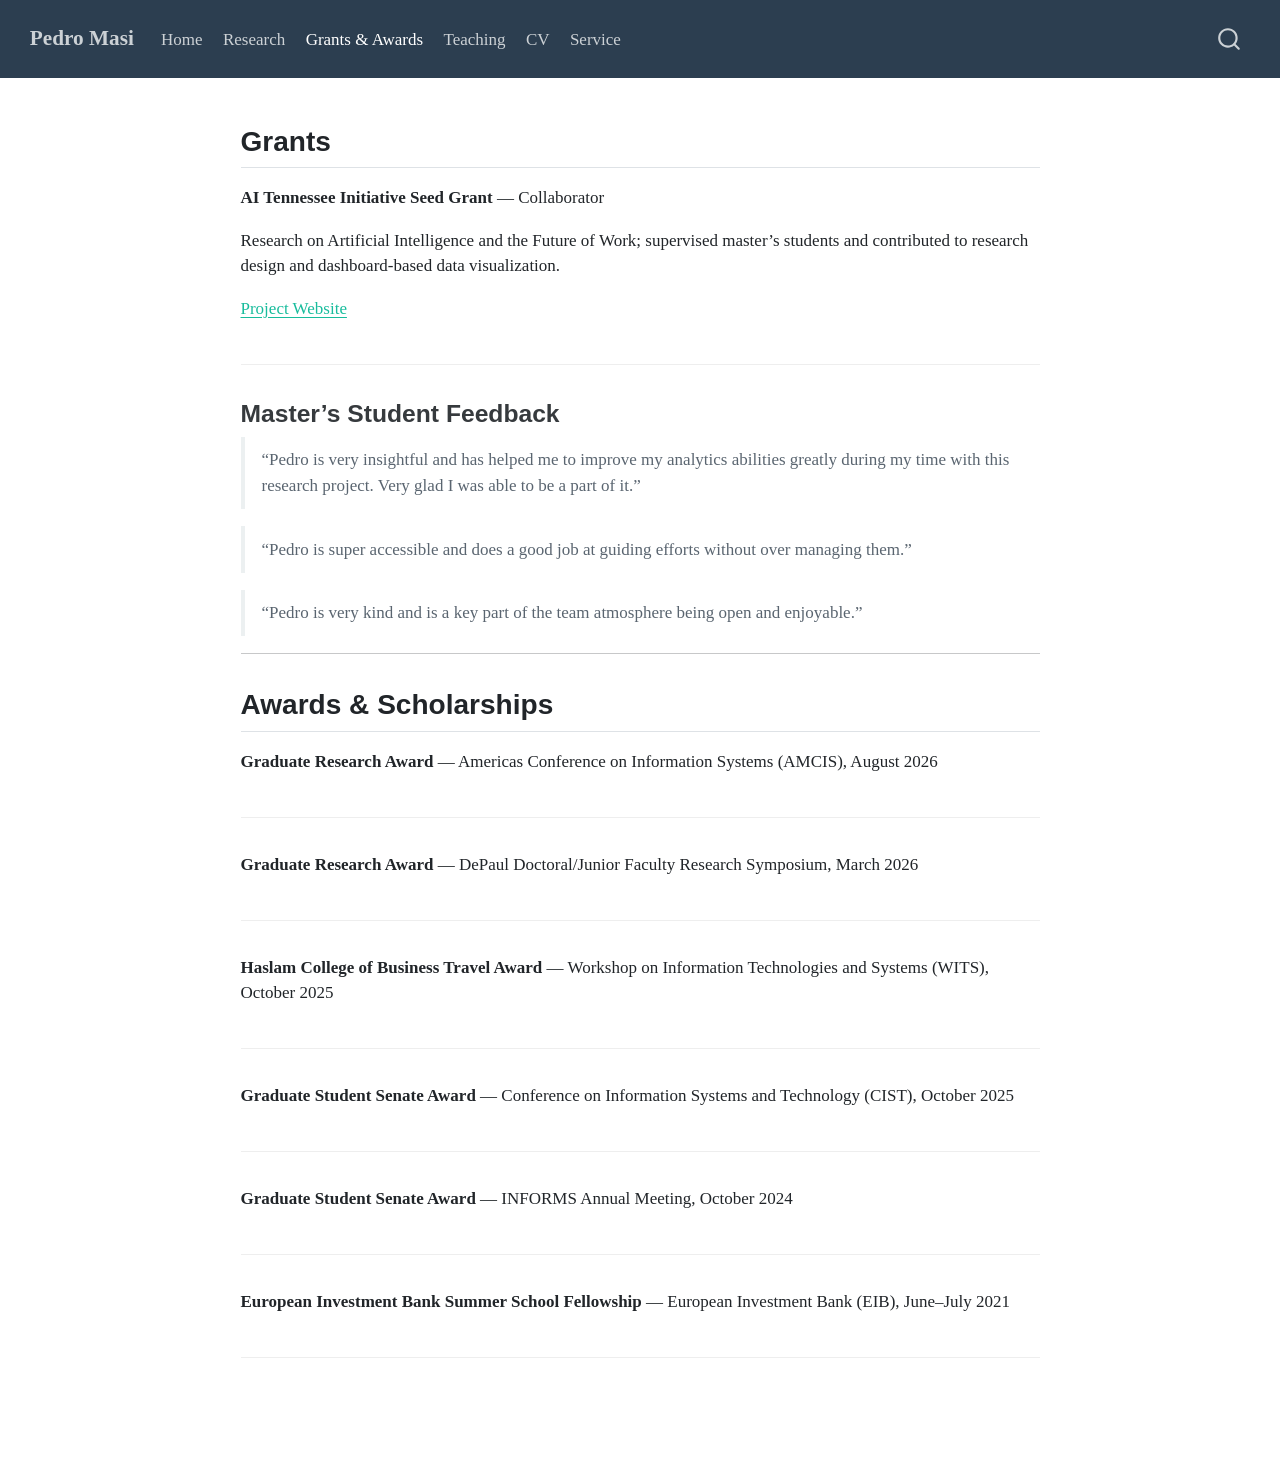
==== docs/grants_awards.html @ d35f0a18 "updated" ====
<!DOCTYPE html>
<html xmlns="http://www.w3.org/1999/xhtml" lang="en" xml:lang="en"><head>

<meta charset="utf-8">
<meta name="generator" content="quarto-1.9.37">

<meta name="viewport" content="width=device-width, initial-scale=1.0, user-scalable=yes">


<title>Grants &amp; Awards – Pedro Masi – Pedro Masi</title>
<style>
/* Default styles provided by pandoc.
** See https://pandoc.org/MANUAL.html#variables-for-html for config info.
*/
code{white-space: pre-wrap;}
span.smallcaps{font-variant: small-caps;}
div.columns{display: flex; gap: min(4vw, 1.5em);}
div.column{flex: auto; overflow-x: auto;}
div.hanging-indent{margin-left: 1.5em; text-indent: -1.5em;}
ul.task-list{list-style: none;}
ul.task-list li input[type="checkbox"] {
  width: 0.8em;
  margin: 0 0.8em 0.2em -1em; /* quarto-specific, see https://github.com/quarto-dev/quarto-cli/issues/4556 */ 
  vertical-align: middle;
}
</style>


<script src="site_libs/quarto-nav/quarto-nav.js"></script>
<script src="site_libs/quarto-nav/headroom.min.js"></script>
<script src="site_libs/clipboard/clipboard.min.js"></script>
<script src="site_libs/quarto-search/autocomplete.umd.js"></script>
<script src="site_libs/quarto-search/fuse.min.js"></script>
<script src="site_libs/quarto-search/quarto-search.js"></script>
<meta name="quarto:offset" content="./">
<script src="site_libs/quarto-html/quarto.js" type="module"></script>
<script src="site_libs/quarto-html/tabsets/tabsets.js" type="module"></script>
<script src="site_libs/quarto-html/popper.min.js"></script>
<script src="site_libs/quarto-html/tippy.umd.min.js"></script>
<script src="site_libs/quarto-html/anchor.min.js"></script>
<link href="site_libs/quarto-html/tippy.css" rel="stylesheet">
<link href="site_libs/quarto-html/quarto-syntax-highlighting-7f8f88aac4f3542376d5c11b86a4c14d.css" rel="stylesheet" id="quarto-text-highlighting-styles">
<script src="site_libs/bootstrap/bootstrap.min.js"></script>
<link href="site_libs/bootstrap/bootstrap-icons.css" rel="stylesheet">
<link href="site_libs/bootstrap/bootstrap-6b423f165eeea3787de40cb4f8e821c3.min.css" rel="stylesheet" append-hash="true" id="quarto-bootstrap" data-mode="light">
<script id="quarto-search-options" type="application/json">{
  "location": "navbar",
  "copy-button": false,
  "collapse-after": 3,
  "panel-placement": "end",
  "type": "overlay",
  "limit": 50,
  "keyboard-shortcut": [
    "f",
    "/",
    "s"
  ],
  "show-item-context": false,
  "language": {
    "search-no-results-text": "No results",
    "search-matching-documents-text": "matching documents",
    "search-copy-link-title": "Copy link to search",
    "search-hide-matches-text": "Hide additional matches",
    "search-more-match-text": "more match in this document",
    "search-more-matches-text": "more matches in this document",
    "search-clear-button-title": "Clear",
    "search-text-placeholder": "",
    "search-detached-cancel-button-title": "Cancel",
    "search-submit-button-title": "Submit",
    "search-label": "Search"
  }
}</script>


<link rel="stylesheet" href="styles.css">
</head>

<body class="nav-fixed fullcontent quarto-light">

<div id="quarto-search-results"></div>
  <header id="quarto-header" class="headroom fixed-top">
    <nav class="navbar navbar-expand-lg " data-bs-theme="dark">
      <div class="navbar-container container-fluid">
      <div class="navbar-brand-container mx-auto">
    <a class="navbar-brand" href="./index.html">
    <span class="navbar-title">Pedro Masi</span>
    </a>
  </div>
            <div id="quarto-search" class="" title="Search"></div>
          <button class="navbar-toggler" type="button" data-bs-toggle="collapse" data-bs-target="#navbarCollapse" aria-controls="navbarCollapse" role="menu" aria-expanded="false" aria-label="Toggle navigation" onclick="if (window.quartoToggleHeadroom) { window.quartoToggleHeadroom(); }">
  <span class="navbar-toggler-icon"></span>
</button>
          <div class="collapse navbar-collapse" id="navbarCollapse">
            <ul class="navbar-nav navbar-nav-scroll me-auto">
  <li class="nav-item">
    <a class="nav-link" href="./index.html"> 
<span class="menu-text">Home</span></a>
  </li>  
  <li class="nav-item">
    <a class="nav-link" href="./research.html"> 
<span class="menu-text">Research</span></a>
  </li>  
  <li class="nav-item">
    <a class="nav-link active" href="./grants_awards.html" aria-current="page"> 
<span class="menu-text">Grants &amp; Awards</span></a>
  </li>  
  <li class="nav-item">
    <a class="nav-link" href="./teaching.html"> 
<span class="menu-text">Teaching</span></a>
  </li>  
  <li class="nav-item">
    <a class="nav-link" href="./cv.html"> 
<span class="menu-text">CV</span></a>
  </li>  
  <li class="nav-item">
    <a class="nav-link" href="./service.html"> 
<span class="menu-text">Service</span></a>
  </li>  
</ul>
          </div> <!-- /navcollapse -->
            <div class="quarto-navbar-tools">
</div>
      </div> <!-- /container-fluid -->
    </nav>
</header>
<!-- content -->
<div id="quarto-content" class="quarto-container page-columns page-rows-contents page-layout-article page-navbar">
<!-- sidebar -->
<!-- margin-sidebar -->
    
<!-- main -->
<main class="content" id="quarto-document-content"><header id="title-block-header" class="quarto-title-block"></header>




<section id="grants" class="level2">
<h2 class="anchored" data-anchor-id="grants">Grants</h2>
<div class="paper-entry">
<p><strong>AI Tennessee Initiative Seed Grant</strong> — Collaborator</p>
<p>Research on Artificial Intelligence and the Future of Work; supervised master’s students and contributed to research design and dashboard-based data visualization.</p>
<p><a href="https://ai.haslam.utk.edu/future-of-work/">Project Website</a></p>
</div>
<section id="masters-student-feedback" class="level3">
<h3 class="anchored" data-anchor-id="masters-student-feedback">Master’s Student Feedback</h3>
<blockquote class="blockquote">
<p>“Pedro is very insightful and has helped me to improve my analytics abilities greatly during my time with this research project. Very glad I was able to be a part of it.”</p>
</blockquote>
<blockquote class="blockquote">
<p>“Pedro is super accessible and does a good job at guiding efforts without over managing them.”</p>
</blockquote>
<blockquote class="blockquote">
<p>“Pedro is very kind and is a key part of the team atmosphere being open and enjoyable.”</p>
</blockquote>
<hr>
</section>
</section>
<section id="awards-scholarships" class="level2">
<h2 class="anchored" data-anchor-id="awards-scholarships">Awards &amp; Scholarships</h2>
<div class="paper-entry">
<p><strong>Graduate Research Award</strong> — Americas Conference on Information Systems (AMCIS), August 2026</p>
</div>
<div class="paper-entry">
<p><strong>Graduate Research Award</strong> — DePaul Doctoral/Junior Faculty Research Symposium, March 2026</p>
</div>
<div class="paper-entry">
<p><strong>Haslam College of Business Travel Award</strong> — Workshop on Information Technologies and Systems (WITS), October 2025</p>
</div>
<div class="paper-entry">
<p><strong>Graduate Student Senate Award</strong> — Conference on Information Systems and Technology (CIST), October 2025</p>
</div>
<div class="paper-entry">
<p><strong>Graduate Student Senate Award</strong> — INFORMS Annual Meeting, October 2024</p>
</div>
<div class="paper-entry">
<p><strong>European Investment Bank Summer School Fellowship</strong> — European Investment Bank (EIB), June–July 2021</p>
</div>


</section>

</main> <!-- /main -->
<script id="quarto-html-after-body" type="application/javascript">
  window.document.addEventListener("DOMContentLoaded", function (event) {
    const icon = "";
    const anchorJS = new window.AnchorJS();
    anchorJS.options = {
      placement: 'right',
      icon: icon
    };
    anchorJS.add('.anchored');
    const isCodeAnnotation = (el) => {
      for (const clz of el.classList) {
        if (clz.startsWith('code-annotation-')) {                     
          return true;
        }
      }
      return false;
    }
    const onCopySuccess = function(e) {
      // button target
      const button = e.trigger;
      // don't keep focus
      button.blur();
      // flash "checked"
      button.classList.add('code-copy-button-checked');
      var currentTitle = button.getAttribute("title");
      button.setAttribute("title", "Copied!");
      let tooltip;
      if (window.bootstrap) {
        button.setAttribute("data-bs-toggle", "tooltip");
        button.setAttribute("data-bs-placement", "left");
        button.setAttribute("data-bs-title", "Copied!");
        tooltip = new bootstrap.Tooltip(button, 
          { trigger: "manual", 
            customClass: "code-copy-button-tooltip",
            offset: [0, -8]});
        tooltip.show();    
      }
      setTimeout(function() {
        if (tooltip) {
          tooltip.hide();
          button.removeAttribute("data-bs-title");
          button.removeAttribute("data-bs-toggle");
          button.removeAttribute("data-bs-placement");
        }
        button.setAttribute("title", currentTitle);
        button.classList.remove('code-copy-button-checked');
      }, 1000);
      // clear code selection
      e.clearSelection();
    }
    const getTextToCopy = function(trigger) {
      const outerScaffold = trigger.parentElement.cloneNode(true);
      const codeEl = outerScaffold.querySelector('code');
      for (const childEl of codeEl.children) {
        if (isCodeAnnotation(childEl)) {
          childEl.remove();
        }
      }
      return codeEl.innerText;
    }
    const clipboard = new window.ClipboardJS('.code-copy-button:not([data-in-quarto-modal])', {
      text: getTextToCopy
    });
    clipboard.on('success', onCopySuccess);
    if (window.document.getElementById('quarto-embedded-source-code-modal')) {
      const clipboardModal = new window.ClipboardJS('.code-copy-button[data-in-quarto-modal]', {
        text: getTextToCopy,
        container: window.document.getElementById('quarto-embedded-source-code-modal')
      });
      clipboardModal.on('success', onCopySuccess);
    }
      var localhostRegex = new RegExp(/^(?:http|https):\/\/localhost\:?[0-9]*\//);
      var mailtoRegex = new RegExp(/^mailto:/);
        var filterRegex = new RegExp('/' + window.location.host + '/');
      var isInternal = (href) => {
          return filterRegex.test(href) || localhostRegex.test(href) || mailtoRegex.test(href);
      }
      // Inspect non-navigation links and adorn them if external
     var links = window.document.querySelectorAll('a[href]:not(.nav-link):not(.navbar-brand):not(.toc-action):not(.sidebar-link):not(.sidebar-item-toggle):not(.pagination-link):not(.no-external):not([aria-hidden]):not(.dropdown-item):not(.quarto-navigation-tool):not(.about-link)');
      for (var i=0; i<links.length; i++) {
        const link = links[i];
        if (!isInternal(link.href)) {
          // undo the damage that might have been done by quarto-nav.js in the case of
          // links that we want to consider external
          if (link.dataset.originalHref !== undefined) {
            link.href = link.dataset.originalHref;
          }
        }
      }
    function tippyHover(el, contentFn, onTriggerFn, onUntriggerFn) {
      const config = {
        allowHTML: true,
        maxWidth: 500,
        delay: 100,
        arrow: false,
        appendTo: function(el) {
            return el.parentElement;
        },
        interactive: true,
        interactiveBorder: 10,
        theme: 'quarto',
        placement: 'bottom-start',
      };
      if (contentFn) {
        config.content = contentFn;
      }
      if (onTriggerFn) {
        config.onTrigger = onTriggerFn;
      }
      if (onUntriggerFn) {
        config.onUntrigger = onUntriggerFn;
      }
      window.tippy(el, config); 
    }
    const noterefs = window.document.querySelectorAll('a[role="doc-noteref"]');
    for (var i=0; i<noterefs.length; i++) {
      const ref = noterefs[i];
      tippyHover(ref, function() {
        // use id or data attribute instead here
        let href = ref.getAttribute('data-footnote-href') || ref.getAttribute('href');
        try { href = new URL(href).hash; } catch {}
        const id = href.replace(/^#\/?/, "");
        const note = window.document.getElementById(id);
        if (note) {
          return note.innerHTML;
        } else {
          return "";
        }
      });
    }
    const xrefs = window.document.querySelectorAll('a.quarto-xref');
    const processXRef = (id, note) => {
      // Strip column container classes
      const stripColumnClz = (el) => {
        el.classList.remove("page-full", "page-columns");
        if (el.children) {
          for (const child of el.children) {
            stripColumnClz(child);
          }
        }
      }
      stripColumnClz(note)
      if (id === null || id.startsWith('sec-')) {
        // Special case sections, only their first couple elements
        const container = document.createElement("div");
        if (note.children && note.children.length > 2) {
          container.appendChild(note.children[0].cloneNode(true));
          for (let i = 1; i < note.children.length; i++) {
            const child = note.children[i];
            if (child.tagName === "P" && child.innerText === "") {
              continue;
            } else {
              container.appendChild(child.cloneNode(true));
              break;
            }
          }
          if (window.Quarto?.typesetMath) {
            window.Quarto.typesetMath(container);
          }
          return container.innerHTML
        } else {
          if (window.Quarto?.typesetMath) {
            window.Quarto.typesetMath(note);
          }
          return note.innerHTML;
        }
      } else {
        // Remove any anchor links if they are present
        const anchorLink = note.querySelector('a.anchorjs-link');
        if (anchorLink) {
          anchorLink.remove();
        }
        if (window.Quarto?.typesetMath) {
          window.Quarto.typesetMath(note);
        }
        if (note.classList.contains("callout")) {
          return note.outerHTML;
        } else {
          return note.innerHTML;
        }
      }
    }
    for (var i=0; i<xrefs.length; i++) {
      const xref = xrefs[i];
      tippyHover(xref, undefined, function(instance) {
        instance.disable();
        let url = xref.getAttribute('href');
        let hash = undefined; 
        if (url.startsWith('#')) {
          hash = url;
        } else {
          try { hash = new URL(url).hash; } catch {}
        }
        if (hash) {
          const id = hash.replace(/^#\/?/, "");
          const note = window.document.getElementById(id);
          if (note !== null) {
            try {
              const html = processXRef(id, note.cloneNode(true));
              instance.setContent(html);
            } finally {
              instance.enable();
              instance.show();
            }
          } else {
            // See if we can fetch this
            fetch(url.split('#')[0])
            .then(res => res.text())
            .then(html => {
              const parser = new DOMParser();
              const htmlDoc = parser.parseFromString(html, "text/html");
              const note = htmlDoc.getElementById(id);
              if (note !== null) {
                const html = processXRef(id, note);
                instance.setContent(html);
              } 
            }).finally(() => {
              instance.enable();
              instance.show();
            });
          }
        } else {
          // See if we can fetch a full url (with no hash to target)
          // This is a special case and we should probably do some content thinning / targeting
          fetch(url)
          .then(res => res.text())
          .then(html => {
            const parser = new DOMParser();
            const htmlDoc = parser.parseFromString(html, "text/html");
            const note = htmlDoc.querySelector('main.content');
            if (note !== null) {
              // This should only happen for chapter cross references
              // (since there is no id in the URL)
              // remove the first header
              if (note.children.length > 0 && note.children[0].tagName === "HEADER") {
                note.children[0].remove();
              }
              const html = processXRef(null, note);
              instance.setContent(html);
            } 
          }).finally(() => {
            instance.enable();
            instance.show();
          });
        }
      }, function(instance) {
      });
    }
        let selectedAnnoteEl;
        const selectorForAnnotation = ( cell, annotation) => {
          let cellAttr = 'data-code-cell="' + cell + '"';
          let lineAttr = 'data-code-annotation="' +  annotation + '"';
          const selector = 'span[' + cellAttr + '][' + lineAttr + ']';
          return selector;
        }
        const selectCodeLines = (annoteEl) => {
          const doc = window.document;
          const targetCell = annoteEl.getAttribute("data-target-cell");
          const targetAnnotation = annoteEl.getAttribute("data-target-annotation");
          const annoteSpan = window.document.querySelector(selectorForAnnotation(targetCell, targetAnnotation));
          const lines = annoteSpan.getAttribute("data-code-lines").split(",");
          const lineIds = lines.map((line) => {
            return targetCell + "-" + line;
          })
          let top = null;
          let height = null;
          let parent = null;
          if (lineIds.length > 0) {
              //compute the position of the single el (top and bottom and make a div)
              const el = window.document.getElementById(lineIds[0]);
              top = el.offsetTop;
              height = el.offsetHeight;
              parent = el.parentElement.parentElement;
            if (lineIds.length > 1) {
              const lastEl = window.document.getElementById(lineIds[lineIds.length - 1]);
              const bottom = lastEl.offsetTop + lastEl.offsetHeight;
              height = bottom - top;
            }
            if (top !== null && height !== null && parent !== null) {
              // cook up a div (if necessary) and position it 
              let div = window.document.getElementById("code-annotation-line-highlight");
              if (div === null) {
                div = window.document.createElement("div");
                div.setAttribute("id", "code-annotation-line-highlight");
                div.style.position = 'absolute';
                parent.appendChild(div);
              }
              div.style.top = top - 2 + "px";
              div.style.height = height + 4 + "px";
              div.style.left = 0;
              let gutterDiv = window.document.getElementById("code-annotation-line-highlight-gutter");
              if (gutterDiv === null) {
                gutterDiv = window.document.createElement("div");
                gutterDiv.setAttribute("id", "code-annotation-line-highlight-gutter");
                gutterDiv.style.position = 'absolute';
                const codeCell = window.document.getElementById(targetCell);
                const gutter = codeCell.querySelector('.code-annotation-gutter');
                gutter.appendChild(gutterDiv);
              }
              gutterDiv.style.top = top - 2 + "px";
              gutterDiv.style.height = height + 4 + "px";
            }
            selectedAnnoteEl = annoteEl;
          }
        };
        const unselectCodeLines = () => {
          const elementsIds = ["code-annotation-line-highlight", "code-annotation-line-highlight-gutter"];
          elementsIds.forEach((elId) => {
            const div = window.document.getElementById(elId);
            if (div) {
              div.remove();
            }
          });
          selectedAnnoteEl = undefined;
        };
          // Handle positioning of the toggle
      window.addEventListener(
        "resize",
        throttle(() => {
          elRect = undefined;
          if (selectedAnnoteEl) {
            selectCodeLines(selectedAnnoteEl);
          }
        }, 10)
      );
      function throttle(fn, ms) {
      let throttle = false;
      let timer;
        return (...args) => {
          if(!throttle) { // first call gets through
              fn.apply(this, args);
              throttle = true;
          } else { // all the others get throttled
              if(timer) clearTimeout(timer); // cancel #2
              timer = setTimeout(() => {
                fn.apply(this, args);
                timer = throttle = false;
              }, ms);
          }
        };
      }
        // Attach click handler to the DT
        const annoteDls = window.document.querySelectorAll('dt[data-target-cell]');
        for (const annoteDlNode of annoteDls) {
          annoteDlNode.addEventListener('click', (event) => {
            const clickedEl = event.target;
            if (clickedEl !== selectedAnnoteEl) {
              unselectCodeLines();
              const activeEl = window.document.querySelector('dt[data-target-cell].code-annotation-active');
              if (activeEl) {
                activeEl.classList.remove('code-annotation-active');
              }
              selectCodeLines(clickedEl);
              clickedEl.classList.add('code-annotation-active');
            } else {
              // Unselect the line
              unselectCodeLines();
              clickedEl.classList.remove('code-annotation-active');
            }
          });
        }
    const findCites = (el) => {
      const parentEl = el.parentElement;
      if (parentEl) {
        const cites = parentEl.dataset.cites;
        if (cites) {
          return {
            el,
            cites: cites.split(' ')
          };
        } else {
          return findCites(el.parentElement)
        }
      } else {
        return undefined;
      }
    };
    var bibliorefs = window.document.querySelectorAll('a[role="doc-biblioref"]');
    for (var i=0; i<bibliorefs.length; i++) {
      const ref = bibliorefs[i];
      const citeInfo = findCites(ref);
      if (citeInfo) {
        tippyHover(citeInfo.el, function() {
          var popup = window.document.createElement('div');
          citeInfo.cites.forEach(function(cite) {
            var citeDiv = window.document.createElement('div');
            citeDiv.classList.add('hanging-indent');
            citeDiv.classList.add('csl-entry');
            var biblioDiv = window.document.getElementById('ref-' + cite);
            if (biblioDiv) {
              citeDiv.innerHTML = biblioDiv.innerHTML;
            }
            popup.appendChild(citeDiv);
          });
          return popup.innerHTML;
        });
      }
    }
  });
  </script>
</div> <!-- /content -->




</body></html>
---- docs/site_libs/quarto-html/tippy.css ----
.tippy-box[data-animation=fade][data-state=hidden]{opacity:0}[data-tippy-root]{max-width:calc(100vw - 10px)}.tippy-box{position:relative;background-color:#333;color:#fff;border-radius:4px;font-size:14px;line-height:1.4;white-space:normal;outline:0;transition-property:transform,visibility,opacity}.tippy-box[data-placement^=top]>.tippy-arrow{bottom:0}.tippy-box[data-placement^=top]>.tippy-arrow:before{bottom:-7px;left:0;border-width:8px 8px 0;border-top-color:initial;transform-origin:center top}.tippy-box[data-placement^=bottom]>.tippy-arrow{top:0}.tippy-box[data-placement^=bottom]>.tippy-arrow:before{top:-7px;left:0;border-width:0 8px 8px;border-bottom-color:initial;transform-origin:center bottom}.tippy-box[data-placement^=left]>.tippy-arrow{right:0}.tippy-box[data-placement^=left]>.tippy-arrow:before{border-width:8px 0 8px 8px;border-left-color:initial;right:-7px;transform-origin:center left}.tippy-box[data-placement^=right]>.tippy-arrow{left:0}.tippy-box[data-placement^=right]>.tippy-arrow:before{left:-7px;border-width:8px 8px 8px 0;border-right-color:initial;transform-origin:center right}.tippy-box[data-inertia][data-state=visible]{transition-timing-function:cubic-bezier(.54,1.5,.38,1.11)}.tippy-arrow{width:16px;height:16px;color:#333}.tippy-arrow:before{content:"";position:absolute;border-color:transparent;border-style:solid}.tippy-content{position:relative;padding:5px 9px;z-index:1}
---- docs/site_libs/quarto-html/quarto-syntax-highlighting-7f8f88aac4f3542376d5c11b86a4c14d.css ----
/* quarto syntax highlight colors */
:root {
  --quarto-hl-ot-color: #003B4F;
  --quarto-hl-at-color: #657422;
  --quarto-hl-ss-color: #20794D;
  --quarto-hl-an-color: #5E5E5E;
  --quarto-hl-fu-color: #4758AB;
  --quarto-hl-st-color: #20794D;
  --quarto-hl-cf-color: #003B4F;
  --quarto-hl-op-color: #5E5E5E;
  --quarto-hl-er-color: #AD0000;
  --quarto-hl-bn-color: #AD0000;
  --quarto-hl-al-color: #AD0000;
  --quarto-hl-va-color: #111111;
  --quarto-hl-bu-color: inherit;
  --quarto-hl-ex-color: inherit;
  --quarto-hl-pp-color: #AD0000;
  --quarto-hl-in-color: #5E5E5E;
  --quarto-hl-vs-color: #20794D;
  --quarto-hl-wa-color: #5E5E5E;
  --quarto-hl-do-color: #5E5E5E;
  --quarto-hl-im-color: #00769E;
  --quarto-hl-ch-color: #20794D;
  --quarto-hl-dt-color: #AD0000;
  --quarto-hl-fl-color: #AD0000;
  --quarto-hl-co-color: #5E5E5E;
  --quarto-hl-cv-color: #5E5E5E;
  --quarto-hl-cn-color: #8f5902;
  --quarto-hl-sc-color: #5E5E5E;
  --quarto-hl-dv-color: #AD0000;
  --quarto-hl-kw-color: #003B4F;
}

/* other quarto variables */
:root {
  --quarto-font-monospace: SFMono-Regular, Menlo, Monaco, Consolas, "Liberation Mono", "Courier New", monospace;
}

/* syntax highlight based on Pandoc's rules */
pre > code.sourceCode > span {
  color: #003B4F;
}

code.sourceCode > span {
  color: #003B4F;
}

div.sourceCode,
div.sourceCode pre.sourceCode {
  color: #003B4F;
}

/* Normal */
code span {
  color: #003B4F;
}

/* Alert */
code span.al {
  color: #AD0000;
  font-style: inherit;
}

/* Annotation */
code span.an {
  color: #5E5E5E;
  font-style: inherit;
}

/* Attribute */
code span.at {
  color: #657422;
  font-style: inherit;
}

/* BaseN */
code span.bn {
  color: #AD0000;
  font-style: inherit;
}

/* BuiltIn */
code span.bu {
  font-style: inherit;
}

/* ControlFlow */
code span.cf {
  color: #003B4F;
  font-weight: bold;
  font-style: inherit;
}

/* Char */
code span.ch {
  color: #20794D;
  font-style: inherit;
}

/* Constant */
code span.cn {
  color: #8f5902;
  font-style: inherit;
}

/* Comment */
code span.co {
  color: #5E5E5E;
  font-style: inherit;
}

/* CommentVar */
code span.cv {
  color: #5E5E5E;
  font-style: italic;
}

/* Documentation */
code span.do {
  color: #5E5E5E;
  font-style: italic;
}

/* DataType */
code span.dt {
  color: #AD0000;
  font-style: inherit;
}

/* DecVal */
code span.dv {
  color: #AD0000;
  font-style: inherit;
}

/* Error */
code span.er {
  color: #AD0000;
  font-style: inherit;
}

/* Extension */
code span.ex {
  font-style: inherit;
}

/* Float */
code span.fl {
  color: #AD0000;
  font-style: inherit;
}

/* Function */
code span.fu {
  color: #4758AB;
  font-style: inherit;
}

/* Import */
code span.im {
  color: #00769E;
  font-style: inherit;
}

/* Information */
code span.in {
  color: #5E5E5E;
  font-style: inherit;
}

/* Keyword */
code span.kw {
  color: #003B4F;
  font-weight: bold;
  font-style: inherit;
}

/* Operator */
code span.op {
  color: #5E5E5E;
  font-style: inherit;
}

/* Other */
code span.ot {
  color: #003B4F;
  font-style: inherit;
}

/* Preprocessor */
code span.pp {
  color: #AD0000;
  font-style: inherit;
}

/* SpecialChar */
code span.sc {
  color: #5E5E5E;
  font-style: inherit;
}

/* SpecialString */
code span.ss {
  color: #20794D;
  font-style: inherit;
}

/* String */
code span.st {
  color: #20794D;
  font-style: inherit;
}

/* Variable */
code span.va {
  color: #111111;
  font-style: inherit;
}

/* VerbatimString */
code span.vs {
  color: #20794D;
  font-style: inherit;
}

/* Warning */
code span.wa {
  color: #5E5E5E;
  font-style: italic;
}

.prevent-inlining {
  content: "</";
}

/*# sourceMappingURL=789ad8cd35626ba772517505b42a116e.css.map */
---- docs/styles.css ----
body {
  font-family: "Georgia", serif;
}

.navbar-brand {
  font-weight: bold;
}

.headshot {
  border-radius: 8px;
  max-width: 100%;
}

h1, h2, h3 {
  font-family: "Helvetica Neue", sans-serif;
}

.paper-entry {
  margin-bottom: 2rem;
  border-bottom: 1px solid #eee;
  padding-bottom: 1.5rem;
}
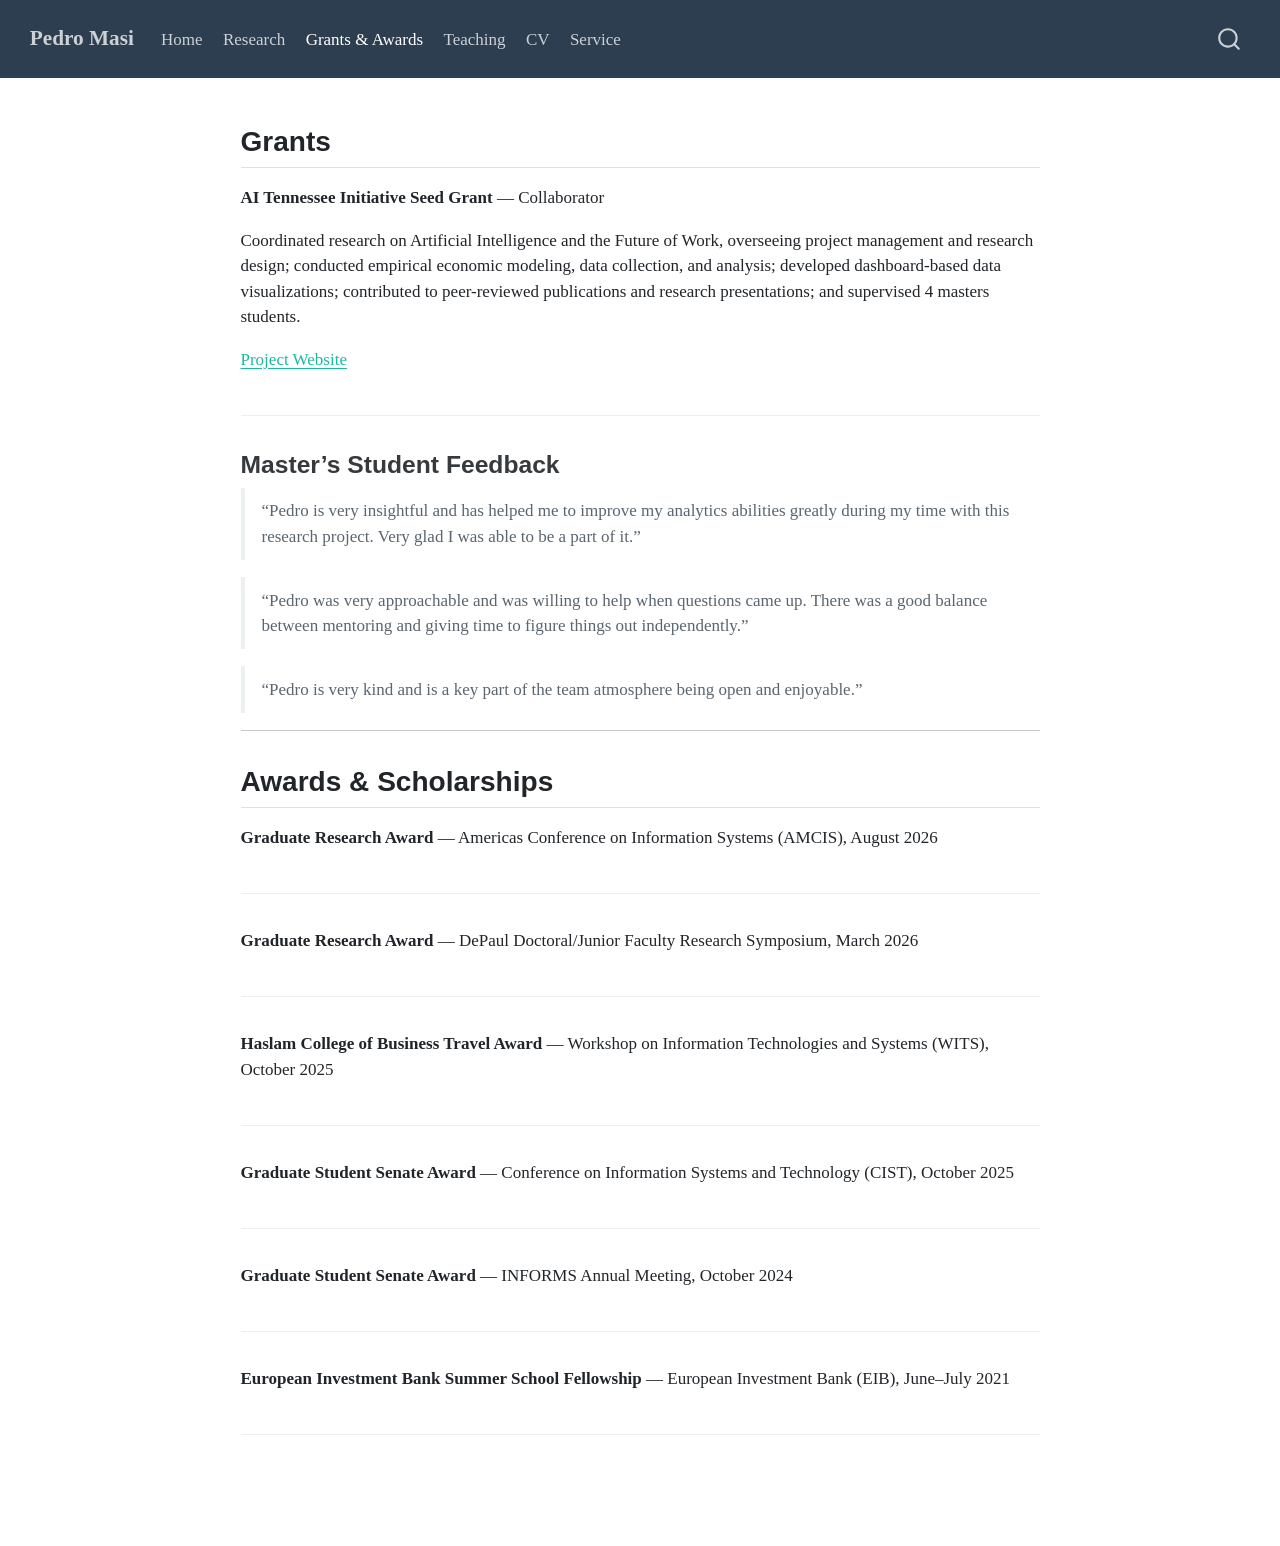
==== commit 07b69d6c: "updates" ====
--- a/docs/grants_awards.html
+++ b/docs/grants_awards.html
@@ -138,7 +138,7 @@
 <h2 class="anchored" data-anchor-id="grants">Grants</h2>
 <div class="paper-entry">
 <p><strong>AI Tennessee Initiative Seed Grant</strong> — Collaborator</p>
-<p>Research on Artificial Intelligence and the Future of Work; supervised master’s students and contributed to research design and dashboard-based data visualization.</p>
+<p>Coordinated research on Artificial Intelligence and the Future of Work, overseeing project management and research design; conducted empirical economic modeling, data collection, and analysis; developed dashboard-based data visualizations; contributed to peer-reviewed publications and research presentations; and supervised 4 masters students.</p>
 <p><a href="https://ai.haslam.utk.edu/future-of-work/">Project Website</a></p>
 </div>
 <section id="masters-student-feedback" class="level3">
@@ -147,7 +147,7 @@
 <p>“Pedro is very insightful and has helped me to improve my analytics abilities greatly during my time with this research project. Very glad I was able to be a part of it.”</p>
 </blockquote>
 <blockquote class="blockquote">
-<p>“Pedro is super accessible and does a good job at guiding efforts without over managing them.”</p>
+<p>“Pedro was very approachable and was willing to help when questions came up. There was a good balance between mentoring and giving time to figure things out independently.”</p>
 </blockquote>
 <blockquote class="blockquote">
 <p>“Pedro is very kind and is a key part of the team atmosphere being open and enjoyable.”</p>
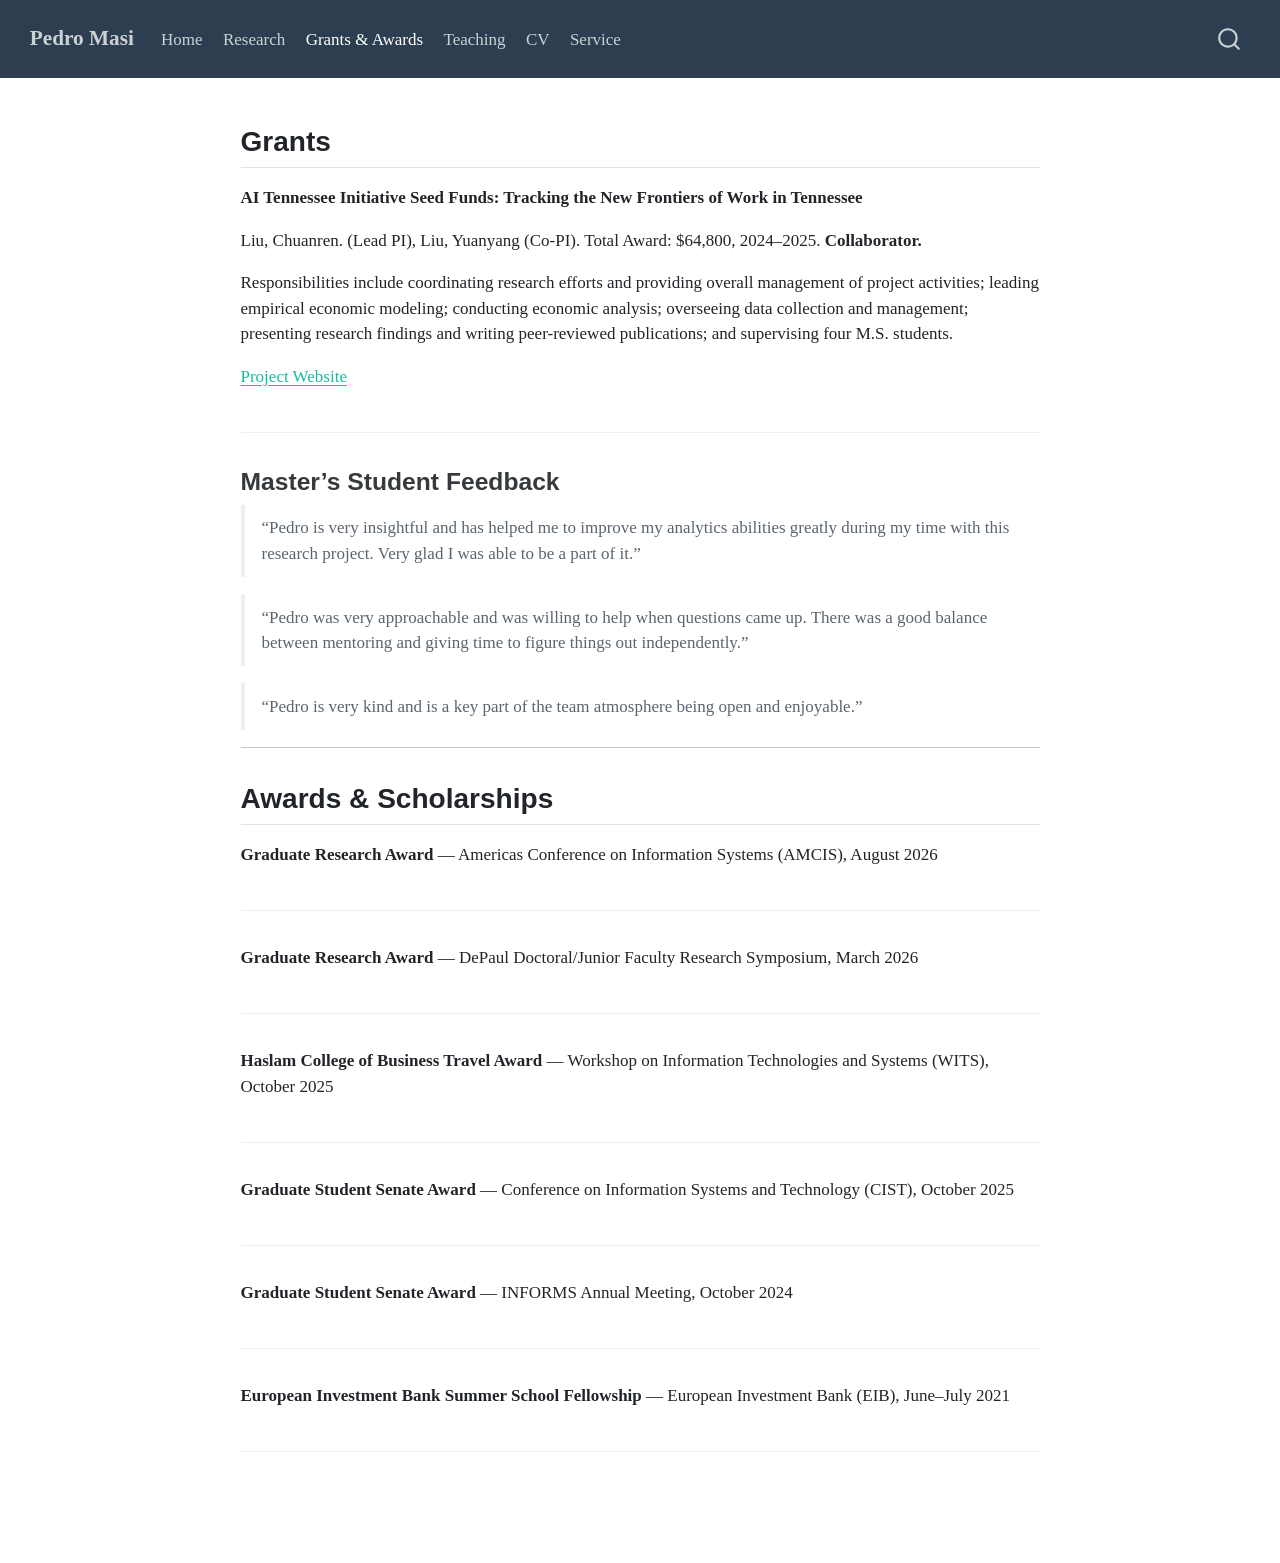
==== commit 0297bd0d: "s" ====
--- a/docs/grants_awards.html
+++ b/docs/grants_awards.html
@@ -137,8 +137,9 @@
 <section id="grants" class="level2">
 <h2 class="anchored" data-anchor-id="grants">Grants</h2>
 <div class="paper-entry">
-<p><strong>AI Tennessee Initiative Seed Grant</strong> — Collaborator</p>
-<p>Coordinated research on Artificial Intelligence and the Future of Work, overseeing project management and research design; conducted empirical economic modeling, data collection, and analysis; developed dashboard-based data visualizations; contributed to peer-reviewed publications and research presentations; and supervised 4 masters students.</p>
+<p><strong>AI Tennessee Initiative Seed Funds: Tracking the New Frontiers of Work in Tennessee</strong></p>
+<p>Liu, Chuanren. (Lead PI), Liu, Yuanyang (Co-PI). Total Award: $64,800, 2024–2025. <strong>Collaborator.</strong></p>
+<p>Responsibilities include coordinating research efforts and providing overall management of project activities; leading empirical economic modeling; conducting economic analysis; overseeing data collection and management; presenting research findings and writing peer-reviewed publications; and supervising four M.S. students.</p>
 <p><a href="https://ai.haslam.utk.edu/future-of-work/">Project Website</a></p>
 </div>
 <section id="masters-student-feedback" class="level3">
